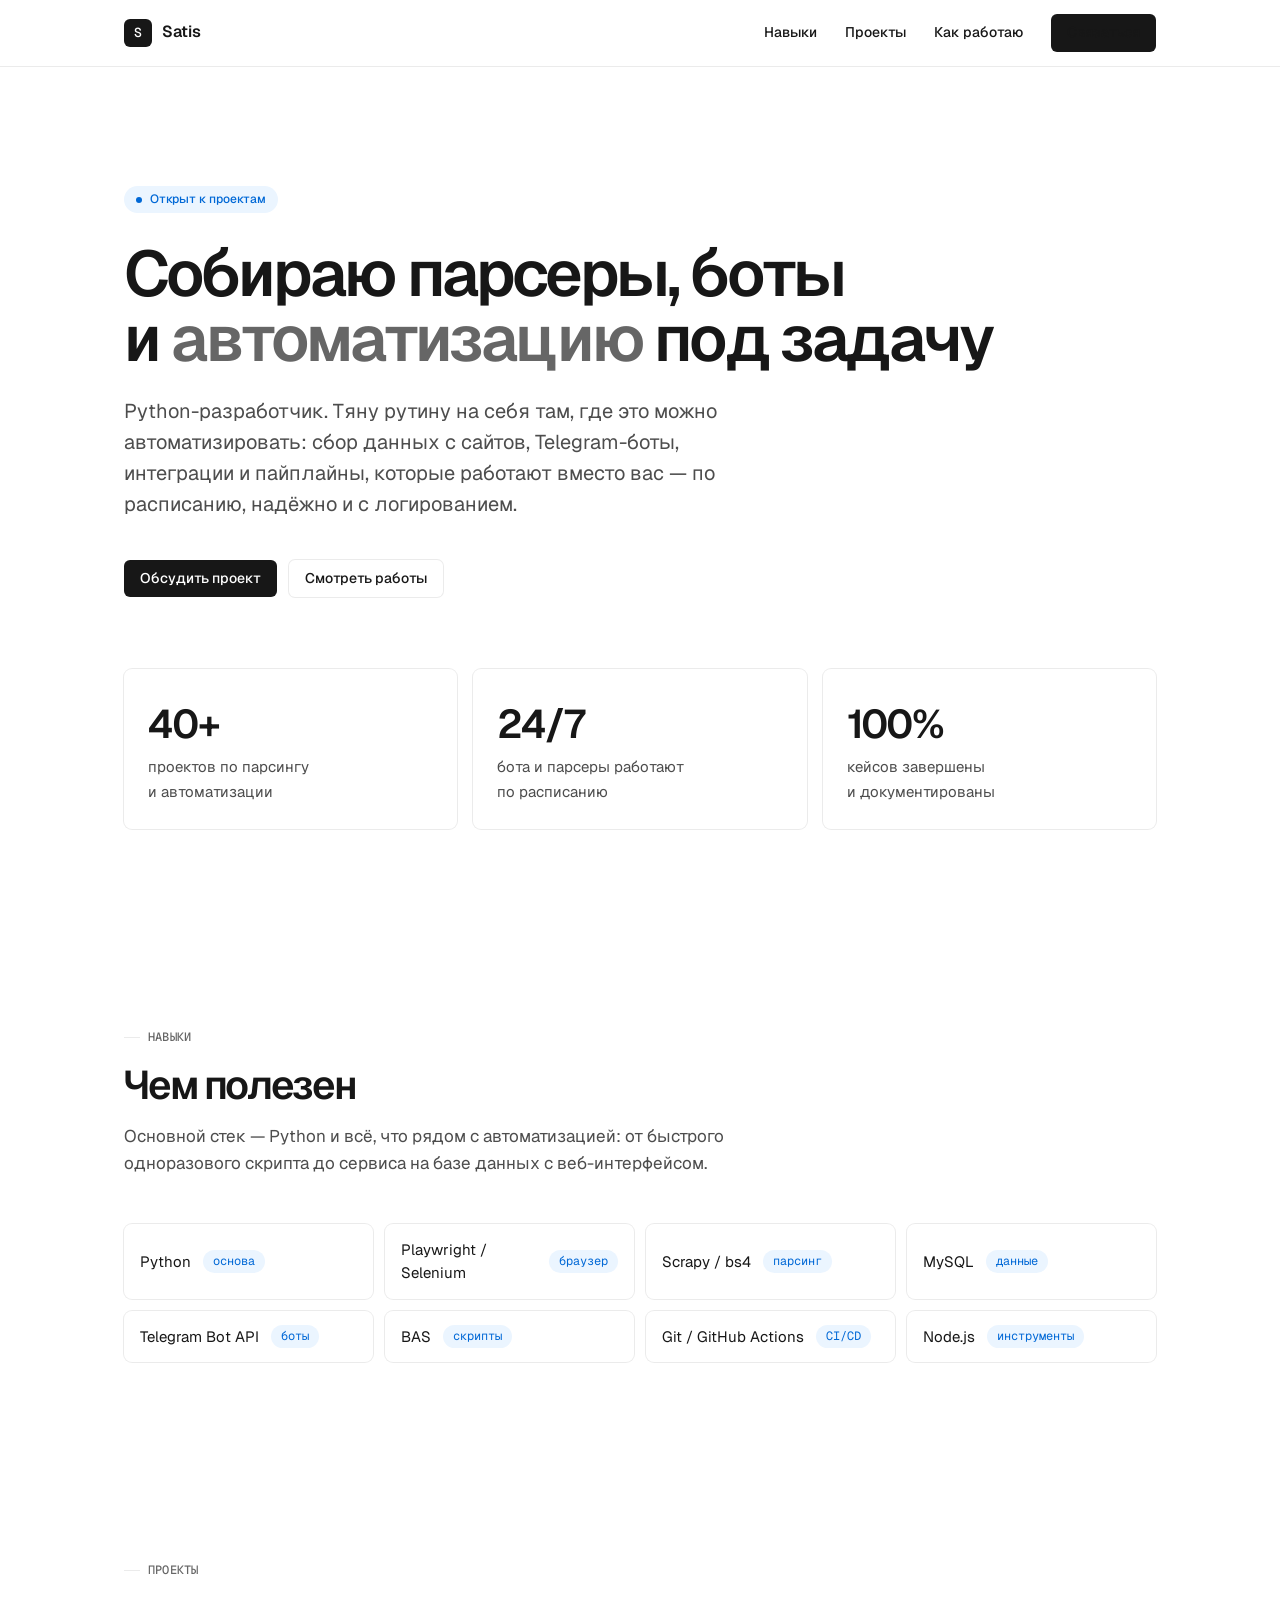
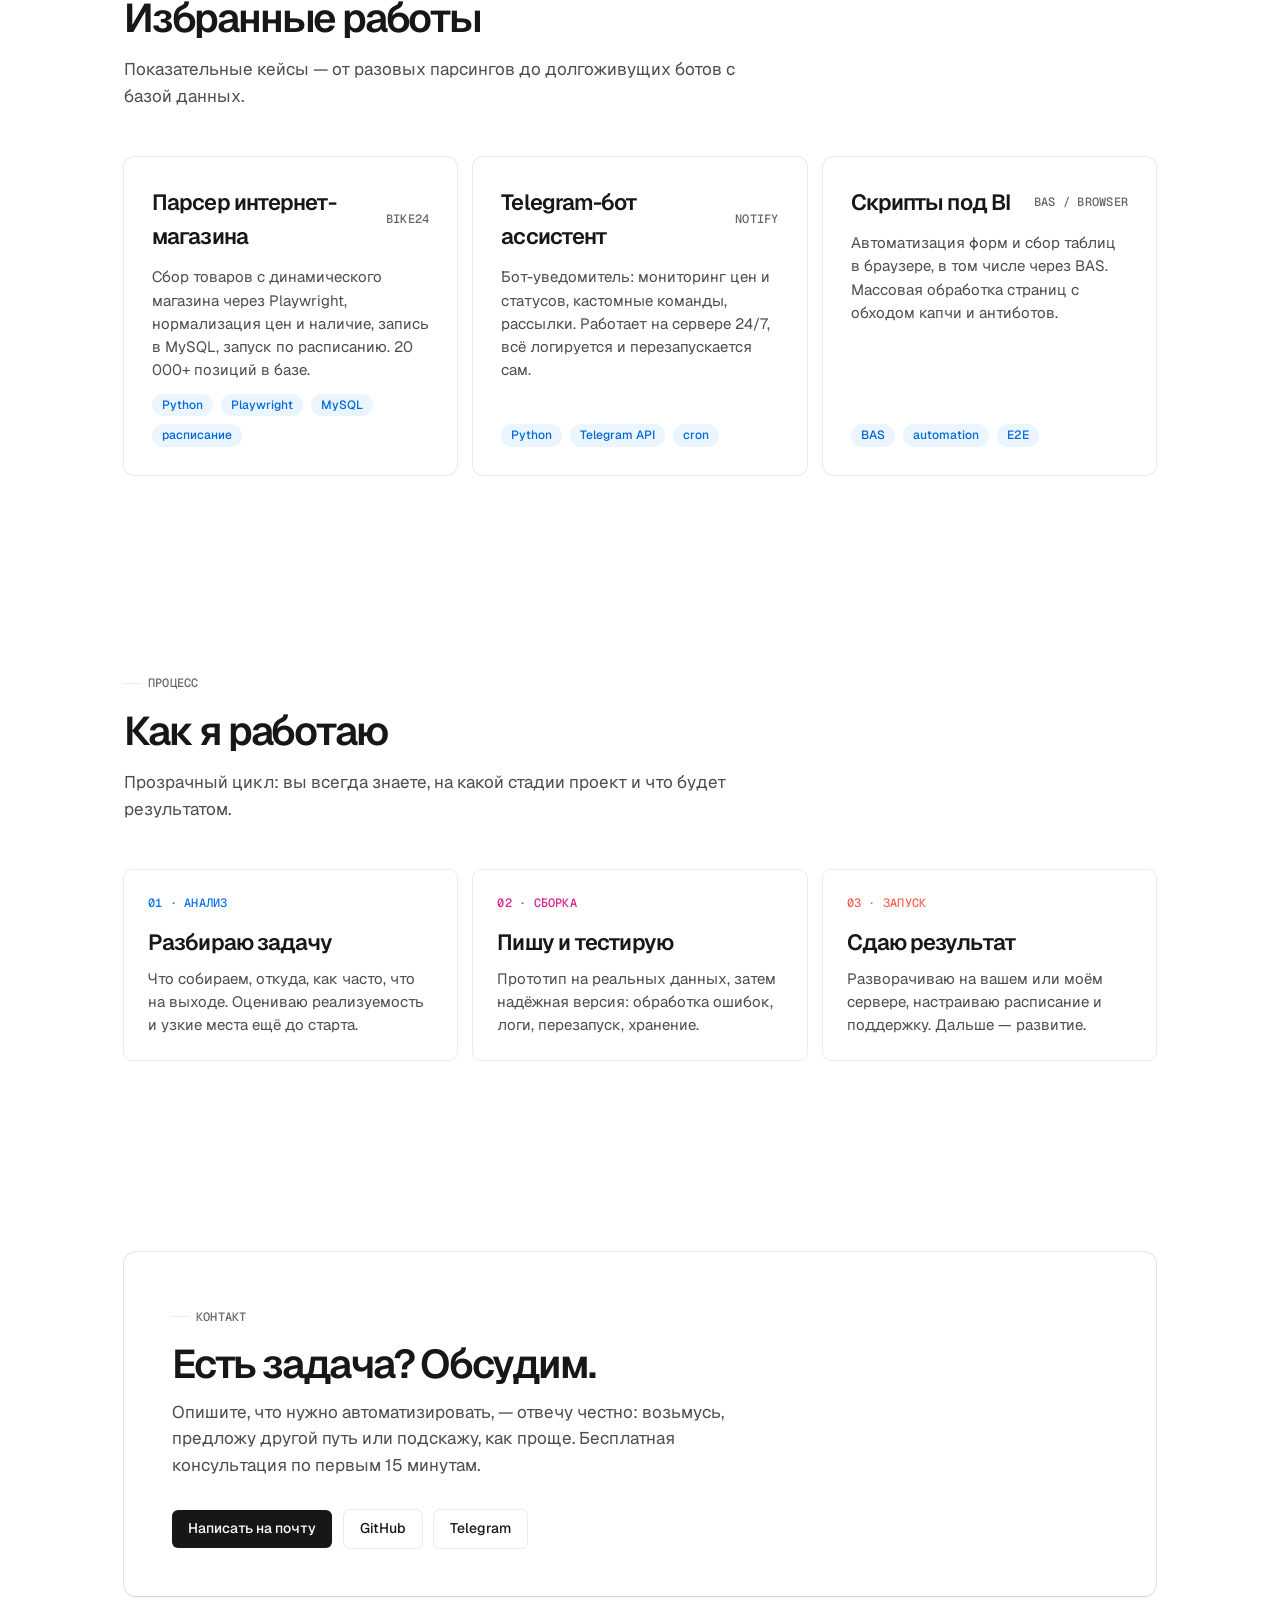
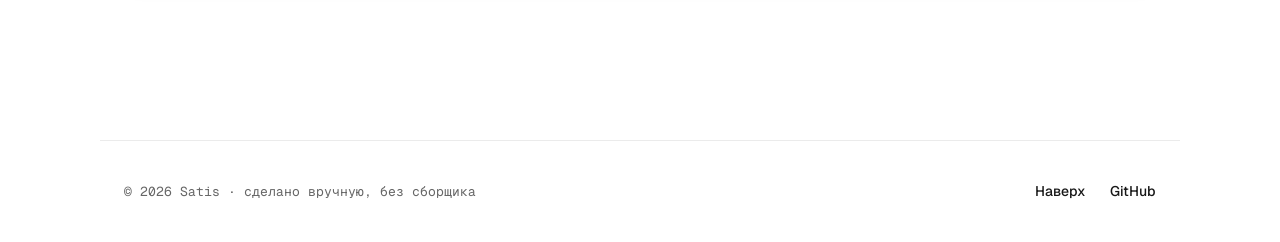
==== index.html @ a18e0bcc "Initial portfolio site" ====
<!DOCTYPE html>
<html lang="ru">
<head>
  <meta charset="UTF-8">
  <meta name="viewport" content="width=device-width, initial-scale=1.0">
  <title>Satis — фриланс-разработчик: парсинг, боты, автоматизация</title>
  <meta name="description" content="Портфолио фриланс-разработчика Satis: Python, парсинг сайтов, Telegram-боты, автоматизация, BAS-скрипты. Помогу собрать парсер, бота или пайплайн под задачу.">
  <link rel="icon" href="data:image/svg+xml,<svg xmlns='http://www.w3.org/2000/svg' viewBox='0 0 100 100'><rect width='100' height='100' rx='22' fill='%23171717'/><text x='50' y='68' font-size='52' text-anchor='middle' fill='%23ffffff' font-family='monospace'>S</text></svg>">
  <link rel="preconnect" href="https://fonts.googleapis.com">
  <link rel="preconnect" href="https://fonts.gstatic.com" crossorigin>
  <link href="https://fonts.googleapis.com/css2?family=Geist:wght@300;400;500;600&family=Geist+Mono:wght@400;500&display=swap" rel="stylesheet">
  <style>
    :root {
      --black: #171717;
      --white: #ffffff;
      --gray-600: #4d4d4d;
      --gray-500: #666666;
      --gray-100: #ebebeb;
      --gray-50: #fafafa;
      --link-blue: #0072f5;
      --badge-bg: #ebf5ff;
      --badge-text: #0068d6;
      --focus: hsla(212, 100%, 48%, 1);
      --shadow-border: rgba(0,0,0,0.08) 0px 0px 0px 1px;
      --shadow-card: rgba(0,0,0,0.08) 0px 0px 0px 1px, rgba(0,0,0,0.04) 0px 2px 2px, rgba(0,0,0,0.04) 0px 8px 8px -8px, #fafafa 0px 0px 0px 1px;
      --maxw: 1080px;
    }
    * { margin: 0; padding: 0; box-sizing: border-box; }
    html { scroll-behavior: smooth; }
    body {
      font-family: 'Geist', system-ui, -apple-system, 'Segoe UI', Roboto, sans-serif;
      font-feature-settings: "liga";
      color: var(--black);
      background: var(--white);
      line-height: 1.55;
      -webkit-font-smoothing: antialiased;
    }
    ::selection { background: hsla(0, 0%, 95%, 1); }

    /* ---------- Nav ---------- */
    header {
      position: sticky; top: 0; z-index: 50;
      background: rgba(255,255,255,0.85);
      backdrop-filter: blur(8px);
      box-shadow: var(--shadow-border);
    }
    nav {
      max-width: var(--maxw); margin: 0 auto;
      display: flex; align-items: center; justify-content: space-between;
      padding: 14px 24px;
    }
    .logo {
      font-weight: 600; font-size: 16px; letter-spacing: -0.32px;
      display: flex; align-items: center; gap: 10px; text-decoration: none; color: inherit;
    }
    .logo-mark {
      width: 28px; height: 28px; border-radius: 6px; background: var(--black);
      color: var(--white); display: grid; place-items: center;
      font-family: 'Geist Mono', monospace; font-size: 13px; font-weight: 500;
    }
    .nav-links { display: flex; align-items: center; gap: 28px; }
    .nav-links a {
      font-size: 14px; font-weight: 500; color: var(--black); text-decoration: none;
      transition: opacity 0.15s;
    }
    .nav-links a:hover { opacity: 0.6; }
    .btn-dark {
      background: var(--black); color: var(--white);
      padding: 8px 16px; border-radius: 6px; font-size: 14px; font-weight: 500;
      text-decoration: none; border: none; cursor: pointer; transition: opacity 0.15s;
    }
    .btn-dark:hover { opacity: 0.85; }
    .btn-ghost {
      background: var(--white); color: var(--black);
      padding: 8px 16px; border-radius: 6px; font-size: 14px; font-weight: 500;
      text-decoration: none; box-shadow: var(--shadow-border); transition: opacity 0.15s;
    }
    .btn-ghost:hover { opacity: 0.75; }

    /* ---------- Layout ---------- */
    main { max-width: var(--maxw); margin: 0 auto; padding: 0 24px; }
    section { padding: 96px 0; }
    .mono-label {
      font-family: 'Geist Mono', monospace; font-size: 12px; font-weight: 500;
      text-transform: uppercase; letter-spacing: 0.02em; color: var(--gray-500);
      display: inline-flex; align-items: center; gap: 8px; margin-bottom: 16px;
    }
    .mono-label::before { content: ''; width: 16px; height: 1px; background: var(--gray-100); }

    /* ---------- Hero ---------- */
    .hero { padding: 120px 0 96px; text-align: left; }
    .hero-badge {
      display: inline-flex; align-items: center; gap: 8px;
      background: var(--badge-bg); color: var(--badge-text);
      border-radius: 9999px; padding: 4px 12px;
      font-size: 12px; font-weight: 500; margin-bottom: 28px;
    }
    .hero-badge .dot { width: 6px; height: 6px; border-radius: 50%; background: var(--badge-text); }
    h1 {
      font-size: clamp(40px, 7vw, 64px); font-weight: 600;
      letter-spacing: -2.8px; line-height: 1.02; margin-bottom: 24px;
    }
    h1 .muted { color: var(--gray-500); }
    .hero-sub {
      font-size: 20px; color: var(--gray-600); max-width: 620px; margin-bottom: 40px;
    }
    .hero-actions { display: flex; gap: 12px; flex-wrap: wrap; }

    .stats {
      display: grid; grid-template-columns: repeat(3, 1fr); gap: 16px; margin-top: 72px;
    }
    .stat {
      background: var(--white); border-radius: 8px; padding: 24px;
      box-shadow: var(--shadow-border); transition: box-shadow 0.2s;
    }
    .stat:hover { box-shadow: var(--shadow-card); }
    .stat b { display: block; font-size: 40px; font-weight: 600; letter-spacing: -1.6px; }
    .stat span { font-size: 15px; color: var(--gray-600); }

    /* ---------- Section titles ---------- */
    h2 {
      font-size: clamp(30px, 4.5vw, 40px); font-weight: 600; letter-spacing: -2.2px;
      line-height: 1.12; margin-bottom: 16px;
    }
    .sec-desc { font-size: 17px; color: var(--gray-600); max-width: 640px; margin-bottom: 48px; }

    /* ---------- Skills ---------- */
    .skills { display: grid; grid-template-columns: repeat(auto-fill, minmax(210px, 1fr)); gap: 12px; }
    .skill {
      display: flex; align-items: center; gap: 12px;
      padding: 14px 16px; border-radius: 8px; background: var(--white);
      box-shadow: var(--shadow-border); font-size: 15px;
    }
    .skill .tag {
      font-family: 'Geist Mono', monospace; font-size: 12px; color: var(--badge-text);
      background: var(--badge-bg); border-radius: 9999px; padding: 2px 10px; white-space: nowrap;
    }

    /* ---------- Projects ---------- */
    .projects { display: grid; grid-template-columns: repeat(auto-fill, minmax(300px, 1fr)); gap: 16px; }
    .project {
      background: var(--white); border-radius: 10px; padding: 28px;
      box-shadow: var(--shadow-border); transition: box-shadow 0.2s, transform 0.2s;
      display: flex; flex-direction: column; gap: 12px;
    }
    .project:hover { box-shadow: var(--shadow-card); transform: translateY(-2px); }
    .project .proj-top { display: flex; align-items: center; justify-content: space-between; }
    .project h3 { font-size: 22px; font-weight: 600; letter-spacing: -0.9px; }
    .project .proj-mono {
      font-family: 'Geist Mono', monospace; font-size: 12px; font-weight: 500;
      color: var(--gray-500); text-transform: uppercase; letter-spacing: 0.02em;
    }
    .project p { font-size: 15px; color: var(--gray-600); flex: 1; }
    .proj-tags { display: flex; flex-wrap: wrap; gap: 8px; }
    .proj-tags span {
      font-size: 12px; font-weight: 500; color: var(--badge-text);
      background: var(--badge-bg); border-radius: 9999px; padding: 2px 10px;
    }
    .project .arrow { font-size: 16px; color: var(--gray-500); }

    /* ---------- Workflow ---------- */
    .pipeline {
      display: grid; grid-template-columns: repeat(3, 1fr); gap: 16px; margin-top: 40px;
    }
    .step {
      border-radius: 8px; padding: 24px; box-shadow: var(--shadow-border); background: var(--white);
    }
    .step .step-name {
      font-family: 'Geist Mono', monospace; font-size: 12px; font-weight: 500;
      text-transform: uppercase; letter-spacing: 0.02em; margin-bottom: 12px; display: block;
    }
    .step h3 { font-size: 22px; font-weight: 600; letter-spacing: -0.9px; margin-bottom: 8px; }
    .step p { font-size: 15px; color: var(--gray-600); }
    .step.blue .step-name { color: #0a72ef; }
    .step.pink .step-name { color: #de1d8d; }
    .step.red .step-name { color: #ff5b4f; }

    /* ---------- Contact ---------- */
    .contact-panel {
      border-radius: 12px; padding: 48px;
      box-shadow: var(--shadow-card); text-align: left;
    }
    .contact-panel h2 { margin-bottom: 12px; }
    .contact-panel .sec-p { font-size: 17px; color: var(--gray-600); margin-bottom: 32px; max-width: 560px; }
    .contact-links { display: flex; gap: 12px; flex-wrap: wrap; }

    /* ---------- Footer ---------- */
    footer {
      border-top: 1px solid var(--gray-100);
      max-width: var(--maxw); margin: 48px auto 0; padding: 40px 24px;
      display: flex; justify-content: space-between; align-items: center; flex-wrap: wrap; gap: 16px;
    }
    footer .f-mono { font-family: 'Geist Mono', monospace; font-size: 13px; color: var(--gray-500); }
    footer .f-links { display: flex; gap: 24px; }
    footer .f-links a { font-size: 14px; color: var(--black); text-decoration: none; font-weight: 500; }
    footer .f-links a:hover { opacity: 0.6; }

    /* ---------- Reveal animation ---------- */
    .reveal { opacity: 0; transform: translateY(16px); transition: opacity 0.6s ease, transform 0.6s ease; }
    .reveal.visible { opacity: 1; transform: none; }

    /* ---------- Responsive ---------- */
    @media (max-width: 768px) {
      section { padding: 64px 0; }
      .hero { padding: 90px 0 72px; }
      .stats { grid-template-columns: 1fr; }
      .pipeline { grid-template-columns: 1fr; }
      .nav-links { gap: 16px; }
      .nav-links .btn-dark { display: none; }
      footer { flex-direction: column; align-items: flex-start; }
    }
    @media (min-width: 769px) {
      .stats { grid-template-columns: repeat(3, 1fr); }
    }
  </style>
</head>
<body>

<header>
  <nav>
    <a class="logo" href="#top"><span class="logo-mark">S</span> Satis</a>
    <div class="nav-links">
      <a href="#skills">Навыки</a>
      <a href="#projects">Проекты</a>
      <a href="#process">Как работаю</a>
      <a href="#contact" class="btn-dark">Связаться</a>
    </div>
  </nav>
</header>

<main id="top">
  <!-- HERO -->
  <section class="hero">
    <span class="hero-badge"><span class="dot"></span> Открыт к проектам</span>
    <h1>Собираю парсеры, боты и&nbsp;<span class="muted">автоматизацию</span> под&nbsp;задачу</h1>
    <p class="hero-sub">
      Python-разработчик. Тяну рутину на себя там, где это можно автоматизировать:
      сбор данных с сайтов, Telegram-боты, интеграции и пайплайны, которые работают
      вместо вас — по расписанию, надёжно и с логированием.
    </p>
    <div class="hero-actions">
      <a href="#contact" class="btn-dark">Обсудить проект</a>
      <a href="#projects" class="btn-ghost">Смотреть работы</a>
    </div>
    <div class="stats">
      <div class="stat"><b>40+</b><span>проектов по парсингу<br>и автоматизации</span></div>
      <div class="stat"><b>24/7</b><span>бота и парсеры работают<br>по расписанию</span></div>
      <div class="stat"><b>100%</b><span>кейсов завершены<br>и документированы</span></div>
    </div>
  </section>

  <!-- SKILLS -->
  <section id="skills">
    <span class="mono-label">Навыки</span>
    <h2>Чем полезен</h2>
    <p class="sec-desc">
      Основной стек — Python и всё, что рядом с автоматизацией: от быстрого одноразового
      скрипта до сервиса на базе данных с веб-интерфейсом.
    </p>
    <div class="skills reveal">
      <div class="skill">Python <span class="tag">основа</span></div>
      <div class="skill">Playwright / Selenium <span class="tag">браузер</span></div>
      <div class="skill">Scrapy / bs4 <span class="tag">парсинг</span></div>
      <div class="skill">MySQL <span class="tag">данные</span></div>
      <div class="skill">Telegram Bot API <span class="tag">боты</span></div>
      <div class="skill">BAS <span class="tag">скрипты</span></div>
      <div class="skill">Git / GitHub Actions <span class="tag">CI/CD</span></div>
      <div class="skill">Node.js <span class="tag">инструменты</span></div>
    </div>
  </section>

  <!-- PROJECTS -->
  <section id="projects">
    <span class="mono-label">Проекты</span>
    <h2>Избранные работы</h2>
    <p class="sec-desc">Показательные кейсы — от разовых парсингов до долгоживущих ботов с базой данных.</p>
    <div class="projects">
      <div class="project reveal">
        <div class="proj-top"><h3>Парсер интернет-магазина</h3><span class="proj-mono">bike24</span></div>
        <p>Сбор товаров с динамического магазина через Playwright, нормализация цен и наличие, запись в MySQL, запуск по расписанию. 20 000+ позиций в базе.</p>
        <div class="proj-tags"><span>Python</span><span>Playwright</span><span>MySQL</span><span>расписание</span></div>
      </div>
      <div class="project reveal">
        <div class="proj-top"><h3>Telegram-бот ассистент</h3><span class="proj-mono">notify</span></div>
        <p>Бот-уведомитель: мониторинг цен и статусов, кастомные команды, рассылки. Работает на сервере 24/7, всё логируется и перезапускается сам.</p>
        <div class="proj-tags"><span>Python</span><span>Telegram API</span><span>cron</span></div>
      </div>
      <div class="project reveal">
        <div class="proj-top"><h3>Скрипты под BI</h3><span class="proj-mono">BAS / browser</span></div>
        <p>Автоматизация форм и сбор таблиц в браузере, в том числе через BAS. Массовая обработка страниц с обходом капчи и антиботов.</p>
        <div class="proj-tags"><span>BAS</span><span>automation</span><span>E2E</span></div>
      </div>
    </div>
  </section>

  <!-- PROCESS -->
  <section id="process">
    <span class="mono-label">Процесс</span>
    <h2>Как я работаю</h2>
    <p class="sec-desc">Прозрачный цикл: вы всегда знаете, на какой стадии проект и что будет результатом.</p>
    <div class="pipeline">
      <div class="step blue reveal">
        <span class="step-name">01 · Анализ</span>
        <h3>Разбираю задачу</h3>
        <p>Что собираем, откуда, как часто, что на выходе. Оцениваю реализуемость и узкие места ещё до старта.</p>
      </div>
      <div class="step pink reveal">
        <span class="step-name">02 · Сборка</span>
        <h3>Пишу и тестирую</h3>
        <p>Прототип на реальных данных, затем надёжная версия: обработка ошибок, логи, перезапуск, хранение.</p>
      </div>
      <div class="step red reveal">
        <span class="step-name">03 · Запуск</span>
        <h3>Сдаю результат</h3>
        <p>Разворачиваю на вашем или моём сервере, настраиваю расписание и поддержку. Дальше — развитие.</p>
      </div>
    </div>
  </section>

  <!-- CONTACT -->
  <section id="contact">
    <div class="contact-panel reveal">
      <span class="mono-label">Контакт</span>
      <h2>Есть задача? Обсудим.</h2>
      <p class="sec-p">
        Опишите, что нужно автоматизировать, — отвечу честно: возьмусь, предложу другой
        путь или подскажу, как проще. Бесплатная консультация по первым 15 минутам.
      </p>
      <div class="contact-links">
        <a class="btn-dark" href="mailto:satis.freelancer@gmail.com">Написать на почту</a>
        <a class="btn-ghost" href="https://github.com/fsatis" target="_blank" rel="noopener">GitHub</a>
        <a class="btn-ghost" href="https://t.me/satis_freelancer" target="_blank" rel="noopener">Telegram</a>
      </div>
    </div>
  </section>
</main>

<footer>
  <span class="f-mono">© <span id="year"></span> Satis · сделано вручную, без сборщика</span>
  <div class="f-links">
    <a href="#top">Наверх</a>
    <a href="https://github.com/fsatis" target="_blank" rel="noopener">GitHub</a>
  </div>
</footer>

<script>
  // Reveal on scroll
  const io = new IntersectionObserver((entries) => {
    entries.forEach(e => { if (e.isIntersecting) { e.target.classList.add('visible'); io.unobserve(e.target); } });
  }, { threshold: 0.12 });
  document.querySelectorAll('.reveal').forEach(el => io.observe(el));

  // Year
  document.getElementById('year').textContent = new Date().getFullYear();
</script>
</body>
</html>
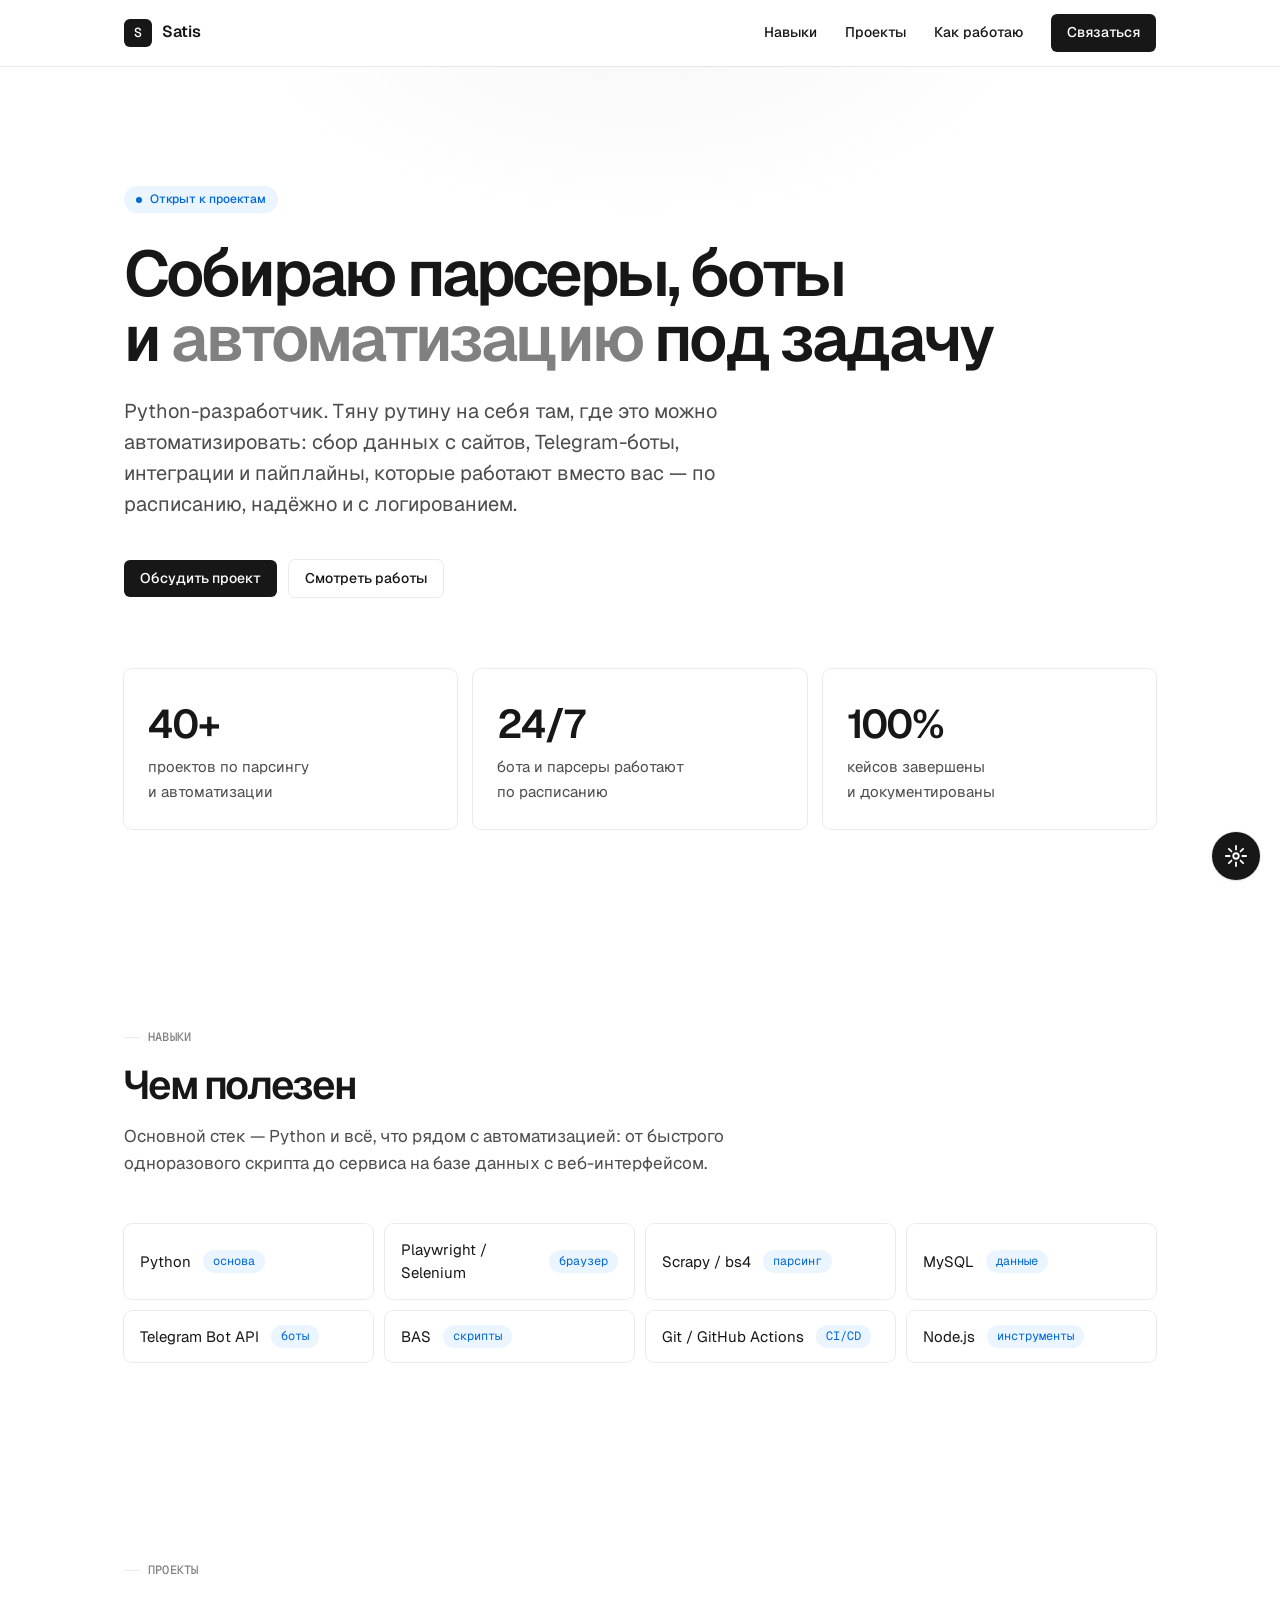
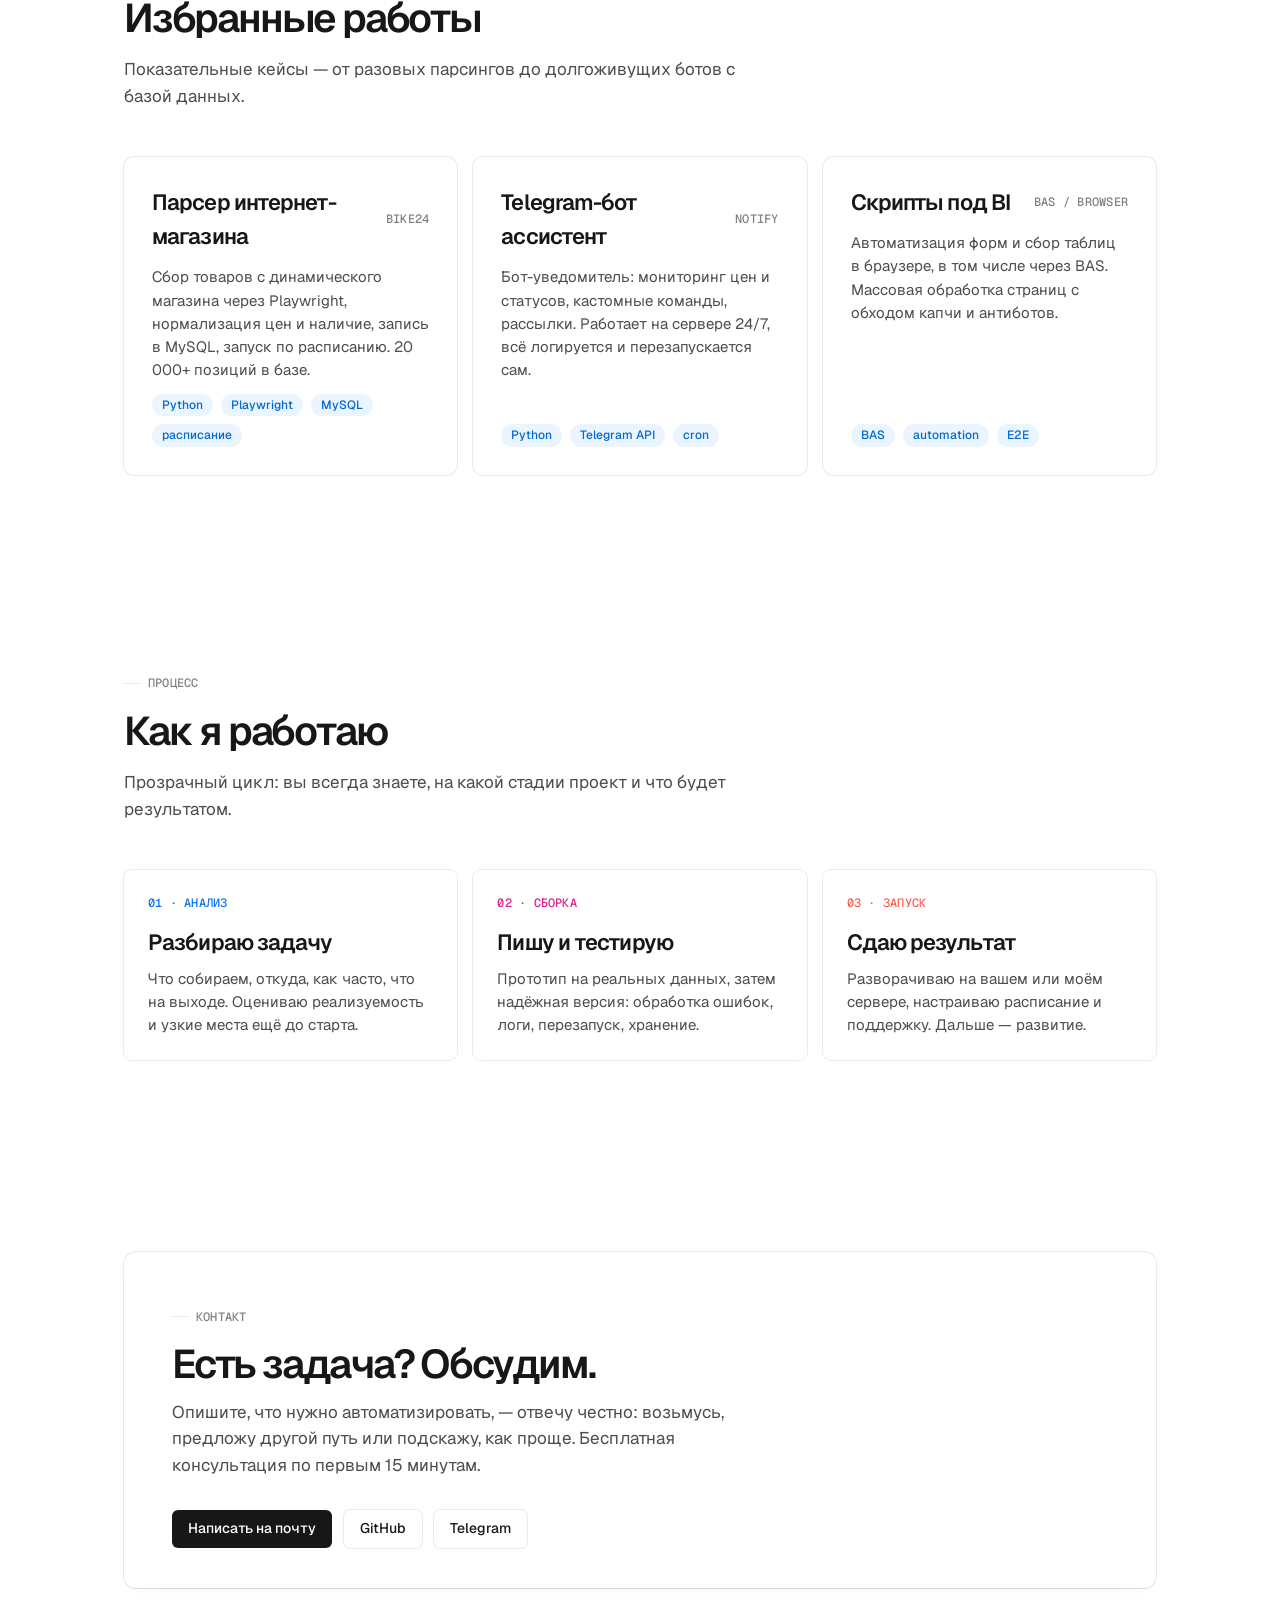
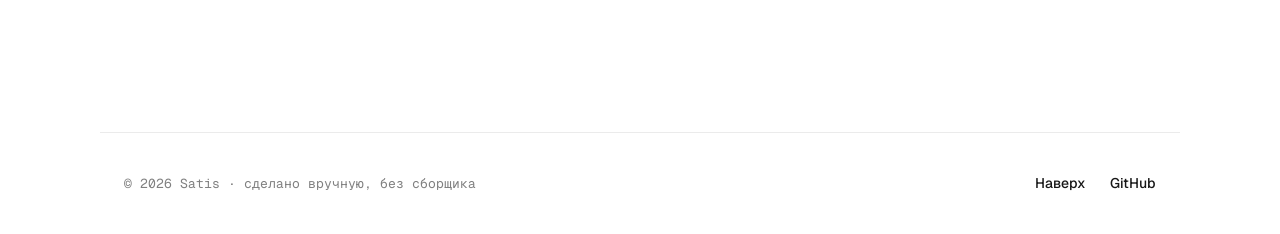
==== commit 5d894a20: "Add 4 themes x light/dark (Minimal, Prism, Ember, Forest) with switcher" ====
--- a/index.html
+++ b/index.html
@@ -1,5 +1,5 @@
 <!DOCTYPE html>
-<html lang="ru">
+<html lang="ru" data-theme="minimal-light">
 <head>
   <meta charset="UTF-8">
   <meta name="viewport" content="width=device-width, initial-scale=1.0">
@@ -8,211 +8,11 @@
   <link rel="icon" href="data:image/svg+xml,<svg xmlns='http://www.w3.org/2000/svg' viewBox='0 0 100 100'><rect width='100' height='100' rx='22' fill='%23171717'/><text x='50' y='68' font-size='52' text-anchor='middle' fill='%23ffffff' font-family='monospace'>S</text></svg>">
   <link rel="preconnect" href="https://fonts.googleapis.com">
   <link rel="preconnect" href="https://fonts.gstatic.com" crossorigin>
-  <link href="https://fonts.googleapis.com/css2?family=Geist:wght@300;400;500;600&family=Geist+Mono:wght@400;500&display=swap" rel="stylesheet">
-  <style>
-    :root {
-      --black: #171717;
-      --white: #ffffff;
-      --gray-600: #4d4d4d;
-      --gray-500: #666666;
-      --gray-100: #ebebeb;
-      --gray-50: #fafafa;
-      --link-blue: #0072f5;
-      --badge-bg: #ebf5ff;
-      --badge-text: #0068d6;
-      --focus: hsla(212, 100%, 48%, 1);
-      --shadow-border: rgba(0,0,0,0.08) 0px 0px 0px 1px;
-      --shadow-card: rgba(0,0,0,0.08) 0px 0px 0px 1px, rgba(0,0,0,0.04) 0px 2px 2px, rgba(0,0,0,0.04) 0px 8px 8px -8px, #fafafa 0px 0px 0px 1px;
-      --maxw: 1080px;
-    }
-    * { margin: 0; padding: 0; box-sizing: border-box; }
-    html { scroll-behavior: smooth; }
-    body {
-      font-family: 'Geist', system-ui, -apple-system, 'Segoe UI', Roboto, sans-serif;
-      font-feature-settings: "liga";
-      color: var(--black);
-      background: var(--white);
-      line-height: 1.55;
-      -webkit-font-smoothing: antialiased;
-    }
-    ::selection { background: hsla(0, 0%, 95%, 1); }
-
-    /* ---------- Nav ---------- */
-    header {
-      position: sticky; top: 0; z-index: 50;
-      background: rgba(255,255,255,0.85);
-      backdrop-filter: blur(8px);
-      box-shadow: var(--shadow-border);
-    }
-    nav {
-      max-width: var(--maxw); margin: 0 auto;
-      display: flex; align-items: center; justify-content: space-between;
-      padding: 14px 24px;
-    }
-    .logo {
-      font-weight: 600; font-size: 16px; letter-spacing: -0.32px;
-      display: flex; align-items: center; gap: 10px; text-decoration: none; color: inherit;
-    }
-    .logo-mark {
-      width: 28px; height: 28px; border-radius: 6px; background: var(--black);
-      color: var(--white); display: grid; place-items: center;
-      font-family: 'Geist Mono', monospace; font-size: 13px; font-weight: 500;
-    }
-    .nav-links { display: flex; align-items: center; gap: 28px; }
-    .nav-links a {
-      font-size: 14px; font-weight: 500; color: var(--black); text-decoration: none;
-      transition: opacity 0.15s;
-    }
-    .nav-links a:hover { opacity: 0.6; }
-    .btn-dark {
-      background: var(--black); color: var(--white);
-      padding: 8px 16px; border-radius: 6px; font-size: 14px; font-weight: 500;
-      text-decoration: none; border: none; cursor: pointer; transition: opacity 0.15s;
-    }
-    .btn-dark:hover { opacity: 0.85; }
-    .btn-ghost {
-      background: var(--white); color: var(--black);
-      padding: 8px 16px; border-radius: 6px; font-size: 14px; font-weight: 500;
-      text-decoration: none; box-shadow: var(--shadow-border); transition: opacity 0.15s;
-    }
-    .btn-ghost:hover { opacity: 0.75; }
-
-    /* ---------- Layout ---------- */
-    main { max-width: var(--maxw); margin: 0 auto; padding: 0 24px; }
-    section { padding: 96px 0; }
-    .mono-label {
-      font-family: 'Geist Mono', monospace; font-size: 12px; font-weight: 500;
-      text-transform: uppercase; letter-spacing: 0.02em; color: var(--gray-500);
-      display: inline-flex; align-items: center; gap: 8px; margin-bottom: 16px;
-    }
-    .mono-label::before { content: ''; width: 16px; height: 1px; background: var(--gray-100); }
-
-    /* ---------- Hero ---------- */
-    .hero { padding: 120px 0 96px; text-align: left; }
-    .hero-badge {
-      display: inline-flex; align-items: center; gap: 8px;
-      background: var(--badge-bg); color: var(--badge-text);
-      border-radius: 9999px; padding: 4px 12px;
-      font-size: 12px; font-weight: 500; margin-bottom: 28px;
-    }
-    .hero-badge .dot { width: 6px; height: 6px; border-radius: 50%; background: var(--badge-text); }
-    h1 {
-      font-size: clamp(40px, 7vw, 64px); font-weight: 600;
-      letter-spacing: -2.8px; line-height: 1.02; margin-bottom: 24px;
-    }
-    h1 .muted { color: var(--gray-500); }
-    .hero-sub {
-      font-size: 20px; color: var(--gray-600); max-width: 620px; margin-bottom: 40px;
-    }
-    .hero-actions { display: flex; gap: 12px; flex-wrap: wrap; }
-
-    .stats {
-      display: grid; grid-template-columns: repeat(3, 1fr); gap: 16px; margin-top: 72px;
-    }
-    .stat {
-      background: var(--white); border-radius: 8px; padding: 24px;
-      box-shadow: var(--shadow-border); transition: box-shadow 0.2s;
-    }
-    .stat:hover { box-shadow: var(--shadow-card); }
-    .stat b { display: block; font-size: 40px; font-weight: 600; letter-spacing: -1.6px; }
-    .stat span { font-size: 15px; color: var(--gray-600); }
-
-    /* ---------- Section titles ---------- */
-    h2 {
-      font-size: clamp(30px, 4.5vw, 40px); font-weight: 600; letter-spacing: -2.2px;
-      line-height: 1.12; margin-bottom: 16px;
-    }
-    .sec-desc { font-size: 17px; color: var(--gray-600); max-width: 640px; margin-bottom: 48px; }
-
-    /* ---------- Skills ---------- */
-    .skills { display: grid; grid-template-columns: repeat(auto-fill, minmax(210px, 1fr)); gap: 12px; }
-    .skill {
-      display: flex; align-items: center; gap: 12px;
-      padding: 14px 16px; border-radius: 8px; background: var(--white);
-      box-shadow: var(--shadow-border); font-size: 15px;
-    }
-    .skill .tag {
-      font-family: 'Geist Mono', monospace; font-size: 12px; color: var(--badge-text);
-      background: var(--badge-bg); border-radius: 9999px; padding: 2px 10px; white-space: nowrap;
-    }
-
-    /* ---------- Projects ---------- */
-    .projects { display: grid; grid-template-columns: repeat(auto-fill, minmax(300px, 1fr)); gap: 16px; }
-    .project {
-      background: var(--white); border-radius: 10px; padding: 28px;
-      box-shadow: var(--shadow-border); transition: box-shadow 0.2s, transform 0.2s;
-      display: flex; flex-direction: column; gap: 12px;
-    }
-    .project:hover { box-shadow: var(--shadow-card); transform: translateY(-2px); }
-    .project .proj-top { display: flex; align-items: center; justify-content: space-between; }
-    .project h3 { font-size: 22px; font-weight: 600; letter-spacing: -0.9px; }
-    .project .proj-mono {
-      font-family: 'Geist Mono', monospace; font-size: 12px; font-weight: 500;
-      color: var(--gray-500); text-transform: uppercase; letter-spacing: 0.02em;
-    }
-    .project p { font-size: 15px; color: var(--gray-600); flex: 1; }
-    .proj-tags { display: flex; flex-wrap: wrap; gap: 8px; }
-    .proj-tags span {
-      font-size: 12px; font-weight: 500; color: var(--badge-text);
-      background: var(--badge-bg); border-radius: 9999px; padding: 2px 10px;
-    }
-    .project .arrow { font-size: 16px; color: var(--gray-500); }
-
-    /* ---------- Workflow ---------- */
-    .pipeline {
-      display: grid; grid-template-columns: repeat(3, 1fr); gap: 16px; margin-top: 40px;
-    }
-    .step {
-      border-radius: 8px; padding: 24px; box-shadow: var(--shadow-border); background: var(--white);
-    }
-    .step .step-name {
-      font-family: 'Geist Mono', monospace; font-size: 12px; font-weight: 500;
-      text-transform: uppercase; letter-spacing: 0.02em; margin-bottom: 12px; display: block;
-    }
-    .step h3 { font-size: 22px; font-weight: 600; letter-spacing: -0.9px; margin-bottom: 8px; }
-    .step p { font-size: 15px; color: var(--gray-600); }
-    .step.blue .step-name { color: #0a72ef; }
-    .step.pink .step-name { color: #de1d8d; }
-    .step.red .step-name { color: #ff5b4f; }
-
-    /* ---------- Contact ---------- */
-    .contact-panel {
-      border-radius: 12px; padding: 48px;
-      box-shadow: var(--shadow-card); text-align: left;
-    }
-    .contact-panel h2 { margin-bottom: 12px; }
-    .contact-panel .sec-p { font-size: 17px; color: var(--gray-600); margin-bottom: 32px; max-width: 560px; }
-    .contact-links { display: flex; gap: 12px; flex-wrap: wrap; }
-
-    /* ---------- Footer ---------- */
-    footer {
-      border-top: 1px solid var(--gray-100);
-      max-width: var(--maxw); margin: 48px auto 0; padding: 40px 24px;
-      display: flex; justify-content: space-between; align-items: center; flex-wrap: wrap; gap: 16px;
-    }
-    footer .f-mono { font-family: 'Geist Mono', monospace; font-size: 13px; color: var(--gray-500); }
-    footer .f-links { display: flex; gap: 24px; }
-    footer .f-links a { font-size: 14px; color: var(--black); text-decoration: none; font-weight: 500; }
-    footer .f-links a:hover { opacity: 0.6; }
-
-    /* ---------- Reveal animation ---------- */
-    .reveal { opacity: 0; transform: translateY(16px); transition: opacity 0.6s ease, transform 0.6s ease; }
-    .reveal.visible { opacity: 1; transform: none; }
-
-    /* ---------- Responsive ---------- */
-    @media (max-width: 768px) {
-      section { padding: 64px 0; }
-      .hero { padding: 90px 0 72px; }
-      .stats { grid-template-columns: 1fr; }
-      .pipeline { grid-template-columns: 1fr; }
-      .nav-links { gap: 16px; }
-      .nav-links .btn-dark { display: none; }
-      footer { flex-direction: column; align-items: flex-start; }
-    }
-    @media (min-width: 769px) {
-      .stats { grid-template-columns: repeat(3, 1fr); }
-    }
-  </style>
+  <link href="https://fonts.googleapis.com/css2?family=Geist:wght@300;400;500;600&family=Geist+Mono:wght@400;500&family=Lora:ital,wght@0,400;0,500;0,600;1,400&display=swap" rel="stylesheet">
+  <link rel="stylesheet" href="css/base.css">
+  <link rel="stylesheet" href="css/components.css">
+  <link rel="stylesheet" href="css/palettes-a.css">
+  <link rel="stylesheet" href="css/palettes-b.css">
 </head>
 <body>
 
@@ -268,7 +68,6 @@
       <div class="skill">Node.js <span class="tag">инструменты</span></div>
     </div>
   </section>
-
   <!-- PROJECTS -->
   <section id="projects">
     <span class="mono-label">Проекты</span>
@@ -300,23 +99,22 @@
     <p class="sec-desc">Прозрачный цикл: вы всегда знаете, на какой стадии проект и что будет результатом.</p>
     <div class="pipeline">
       <div class="step blue reveal">
-        <span class="step-name">01 · Анализ</span>
+        <span class="step-name s1">01 · Анализ</span>
         <h3>Разбираю задачу</h3>
         <p>Что собираем, откуда, как часто, что на выходе. Оцениваю реализуемость и узкие места ещё до старта.</p>
       </div>
       <div class="step pink reveal">
-        <span class="step-name">02 · Сборка</span>
+        <span class="step-name s2">02 · Сборка</span>
         <h3>Пишу и тестирую</h3>
         <p>Прототип на реальных данных, затем надёжная версия: обработка ошибок, логи, перезапуск, хранение.</p>
       </div>
       <div class="step red reveal">
-        <span class="step-name">03 · Запуск</span>
+        <span class="step-name s3">03 · Запуск</span>
         <h3>Сдаю результат</h3>
         <p>Разворачиваю на вашем или моём сервере, настраиваю расписание и поддержку. Дальше — развитие.</p>
       </div>
     </div>
   </section>
-
   <!-- CONTACT -->
   <section id="contact">
     <div class="contact-panel reveal">
@@ -343,6 +141,29 @@
   </div>
 </footer>
 
+<!-- Theme switcher -->
+<button class="fab" id="fab" aria-label="Тема сайта" title="Темы оформления">
+  <svg viewBox="0 0 24 24" fill="none" stroke="currentColor" stroke-width="2" stroke-linecap="round" stroke-linejoin="round">
+    <circle cx="12" cy="12" r="3"></circle>
+    <path d="M12 1v4m0 14v4M4.22 4.22l2.83 2.83m9.9 9.9 2.83 2.83M1 12h4m14 0h4M4.22 19.78l2.83-2.83m9.9-9.9 2.83-2.83"></path>
+  </svg>
+</button>
+<div class="theme-panel" id="themePanel">
+  <div class="tp-head">Темы <button class="tp-x" id="tpClose" aria-label="Закрыть">×</button></div>
+  <div class="tp-row"><span>Minimal</span><div class="tp-swatches">
+    <button class="tp-pill" data-theme-target="minimal-light">Светлая</button>
+    <button class="tp-pill" data-theme-target="minimal-dark">Тёмная</button></div></div>
+  <div class="tp-row"><span>Prism</span><div class="tp-swatches">
+    <button class="tp-pill" data-theme-target="prism-light">Светлая</button>
+    <button class="tp-pill" data-theme-target="prism-dark">Тёмная</button></div></div>
+  <div class="tp-row"><span>Ember</span><div class="tp-swatches">
+    <button class="tp-pill" data-theme-target="ember-light">Светлая</button>
+    <button class="tp-pill" data-theme-target="ember-dark">Тёмная</button></div></div>
+  <div class="tp-row"><span>Forest</span><div class="tp-swatches">
+    <button class="tp-pill" data-theme-target="forest-light">Светлая</button>
+    <button class="tp-pill" data-theme-target="forest-dark">Тёмная</button></div></div>
+</div>
+
 <script>
   // Reveal on scroll
   const io = new IntersectionObserver((entries) => {
@@ -352,6 +173,34 @@
 
   // Year
   document.getElementById('year').textContent = new Date().getFullYear();
+
+  // Theme
+  const root = document.documentElement;
+  const KEY = 'site-theme';
+  const themes = ['minimal-light','minimal-dark','prism-light','prism-dark','ember-light','ember-dark','forest-light','forest-dark'];
+  function applyTheme(name) {
+    if (!themes.includes(name)) return;
+    root.setAttribute('data-theme', name);
+    try { localStorage.setItem(KEY, name); } catch(e) {}
+    document.querySelectorAll('.tp-pill').forEach(b => {
+      b.classList.toggle('on', b.dataset.themeTarget === name);
+    });
+  }
+  const saved = (function(){ try { return localStorage.getItem(KEY); } catch(e) { return null; } })();
+  applyTheme(saved || 'minimal-light');
+
+  document.getElementById('fab').addEventListener('click', () => {
+    document.getElementById('themePanel').classList.toggle('open');
+  });
+  document.getElementById('tpClose').addEventListener('click', () => {
+    document.getElementById('themePanel').classList.remove('open');
+  });
+  document.querySelectorAll('.tp-pill').forEach(b => {
+    b.addEventListener('click', () => {
+      applyTheme(b.dataset.themeTarget);
+      document.getElementById('themePanel').classList.remove('open');
+    });
+  });
 </script>
 </body>
 </html>
--- a/css/base.css
+++ b/css/base.css
@@ -0,0 +1,114 @@
+/* Base layout + typography. Theme palettes live in palettes.css (data-theme overrides). */
+:root {
+  --maxw: 1080px;
+  --font: 'Geist', system-ui, -apple-system, 'Segoe UI', Roboto, sans-serif;
+  --font-display: 'Geist', system-ui, sans-serif;
+  --mono: 'Geist Mono', ui-monospace, SFMono-Regular, Menlo, Monaco, Consolas, monospace;
+  --radius: 8px;
+}
+* { margin: 0; padding: 0; box-sizing: border-box; }
+html { scroll-behavior: smooth; }
+body {
+  font-family: var(--font);
+  color: var(--text);
+  background: var(--bg);
+  line-height: 1.55;
+  -webkit-font-smoothing: antialiased;
+  transition: background .25s ease, color .25s ease;
+}
+::selection { background: var(--sel, hsla(0,0%,95%,1)); }
+a { color: inherit; }
+h1, h2, h3, .logo { font-family: var(--font-display); }
+
+/* ---------- Nav ---------- */
+header {
+  position: sticky; top: 0; z-index: 50;
+  background: var(--nav-bg, var(--bg));
+  backdrop-filter: blur(10px);
+  box-shadow: var(--ring);
+  transition: background .25s ease;
+}
+nav {
+  max-width: var(--maxw); margin: 0 auto;
+  display: flex; align-items: center; justify-content: space-between;
+  padding: 14px 24px;
+}
+.logo {
+  font-weight: 600; font-size: 16px; letter-spacing: -0.32px;
+  display: flex; align-items: center; gap: 10px; text-decoration: none;
+}
+.logo-mark {
+  width: 28px; height: 28px; border-radius: 6px;
+  background: var(--accent); color: var(--accent-fg);
+  display: grid; place-items: center;
+  font-family: var(--mono); font-size: 13px; font-weight: 500;
+  transition: background .25s ease, color .25s ease;
+}
+.nav-links { display: flex; align-items: center; gap: 28px; }
+.nav-links a {
+  font-size: 14px; font-weight: 500; text-decoration: none;
+  transition: opacity .15s;
+}
+.nav-links a:hover { opacity: .6; }
+
+/* ---------- Buttons ---------- */
+.btn-dark {
+  background: var(--accent); color: var(--accent-fg);
+  padding: 8px 16px; border-radius: 6px; font-size: 14px; font-weight: 500;
+  text-decoration: none; border: none; cursor: pointer; transition: opacity .15s, background .25s, color .25s;
+}
+.btn-dark:hover { opacity: .85; }
+.btn-ghost {
+  background: transparent; color: var(--text);
+  padding: 8px 16px; border-radius: 6px; font-size: 14px; font-weight: 500;
+  text-decoration: none; box-shadow: var(--ring); transition: opacity .15s;
+}
+.btn-ghost:hover { opacity: .75; }
+
+/* ---------- Layout ---------- */
+main { max-width: var(--maxw); margin: 0 auto; padding: 0 24px; }
+section { padding: 96px 0; }
+.mono-label {
+  font-family: var(--mono); font-size: 12px; font-weight: 500;
+  text-transform: uppercase; letter-spacing: .02em; color: var(--muted2);
+  display: inline-flex; align-items: center; gap: 8px; margin-bottom: 16px;
+}
+.mono-label::before { content: ''; width: 16px; height: 1px; background: var(--line-strong, var(--line)); }
+
+/* ---------- Hero ---------- */
+.hero { padding: 120px 0 96px; position: relative; }
+.hero::before {
+  content: ''; position: absolute; inset: -1px 0 0 0;
+  background: var(--hero-glow, transparent);
+  pointer-events: none; z-index: -1;
+}
+.hero-badge {
+  display: inline-flex; align-items: center; gap: 8px;
+  background: var(--badge-bg); color: var(--badge-text);
+  border-radius: 9999px; padding: 4px 12px;
+  font-size: 12px; font-weight: 500; margin-bottom: 28px;
+}
+.hero-badge .dot { width: 6px; height: 6px; border-radius: 50%; background: var(--badge-text); }
+h1 {
+  font-size: clamp(40px, 7vw, 64px); font-weight: 600;
+  letter-spacing: -2.8px; line-height: 1.02; margin-bottom: 24px; color: var(--text);
+}
+h1 .muted { color: var(--muted2); }
+.hero-sub { font-size: 20px; color: var(--muted); max-width: 620px; margin-bottom: 40px; }
+.hero-actions { display: flex; gap: 12px; flex-wrap: wrap; }
+
+.stats { display: grid; grid-template-columns: repeat(3, 1fr); gap: 16px; margin-top: 72px; }
+.stat {
+  background: var(--surface); border-radius: var(--radius); padding: 24px;
+  box-shadow: var(--ring); transition: box-shadow .2s, background .25s;
+}
+.stat:hover { box-shadow: var(--card-shadow); }
+.stat b { display: block; font-size: 40px; font-weight: 600; letter-spacing: -1.6px; color: var(--text); }
+.stat span { font-size: 15px; color: var(--muted); }
+
+/* ---------- Section titles ---------- */
+h2 {
+  font-size: clamp(30px, 4.5vw, 40px); font-weight: 600; letter-spacing: -2.2px;
+  line-height: 1.12; margin-bottom: 16px; color: var(--text);
+}
+.sec-desc { font-size: 17px; color: var(--muted); max-width: 640px; margin-bottom: 48px; }
--- a/css/components.css
+++ b/css/components.css
@@ -0,0 +1,119 @@
+/* Components: skills, projects, pipeline, contact, footer, reveal, switcher, responsive. */
+.skills { display: grid; grid-template-columns: repeat(auto-fill, minmax(210px, 1fr)); gap: 12px; }
+.skill {
+  display: flex; align-items: center; gap: 12px;
+  padding: 14px 16px; border-radius: var(--radius); background: var(--surface);
+  box-shadow: var(--ring); font-size: 15px; color: var(--text); transition: box-shadow .2s, background .25s;
+}
+.skill:hover { box-shadow: var(--card-shadow); }
+.skill .tag {
+  font-family: var(--mono); font-size: 12px; color: var(--badge-text);
+  background: var(--badge-bg); border-radius: 9999px; padding: 2px 10px; white-space: nowrap;
+}
+
+.projects { display: grid; grid-template-columns: repeat(auto-fill, minmax(300px, 1fr)); gap: 16px; }
+.project {
+  background: var(--surface); border-radius: 10px; padding: 28px;
+  box-shadow: var(--ring); transition: box-shadow .2s, transform .2s, background .25s;
+  display: flex; flex-direction: column; gap: 12px;
+}
+.project:hover { box-shadow: var(--card-shadow); transform: translateY(-2px); }
+.project .proj-top { display: flex; align-items: center; justify-content: space-between; }
+.project h3 { font-size: 22px; font-weight: 600; letter-spacing: -.9px; color: var(--text); }
+.project .proj-mono {
+  font-family: var(--mono); font-size: 12px; font-weight: 500;
+  color: var(--muted2); text-transform: uppercase; letter-spacing: .02em;
+}
+.project p { font-size: 15px; color: var(--muted); flex: 1; }
+.proj-tags { display: flex; flex-wrap: wrap; gap: 8px; }
+.proj-tags span {
+  font-size: 12px; font-weight: 500; color: var(--badge-text);
+  background: var(--badge-bg); border-radius: 9999px; padding: 2px 10px;
+}
+
+.pipeline { display: grid; grid-template-columns: repeat(3, 1fr); gap: 16px; margin-top: 40px; }
+.step { border-radius: var(--radius); padding: 24px; box-shadow: var(--ring); background: var(--surface); transition: box-shadow .2s, background .25s; }
+.step:hover { box-shadow: var(--card-shadow); }
+.step .step-name {
+  font-family: var(--mono); font-size: 12px; font-weight: 500;
+  text-transform: uppercase; letter-spacing: .02em; margin-bottom: 12px; display: block;
+}
+.step h3 { font-size: 22px; font-weight: 600; letter-spacing: -.9px; margin-bottom: 8px; color: var(--text); }
+.step p { font-size: 15px; color: var(--muted); }
+.step .s1 { color: var(--develop, #0a72ef); }
+.step .s2 { color: var(--preview, #de1d8d); }
+.step .s3 { color: var(--ship, #ff5b4f); }
+
+.contact-panel {
+  border-radius: 12px; padding: 48px 48px 40px;
+  box-shadow: var(--card-shadow); background: var(--surface);
+  transition: background .25s, box-shadow .25s;
+}
+.contact-panel h2 { margin-bottom: 12px; }
+.contact-panel .sec-p { font-size: 17px; color: var(--muted); margin-bottom: 32px; max-width: 560px; }
+.contact-links { display: flex; gap: 12px; flex-wrap: wrap; }
+
+footer {
+  border-top: 1px solid var(--line); max-width: var(--maxw); margin: 48px auto 0; padding: 40px 24px;
+  display: flex; justify-content: space-between; align-items: center; flex-wrap: wrap; gap: 16px;
+}
+footer .f-mono { font-family: var(--mono); font-size: 13px; color: var(--muted2); }
+footer .f-links { display: flex; gap: 24px; }
+footer .f-links a { font-size: 14px; text-decoration: none; font-weight: 500; }
+footer .f-links a:hover { opacity: .6; }
+
+.reveal { opacity: 0; transform: translateY(16px); transition: opacity .6s ease, transform .6s ease; }
+.reveal.visible { opacity: 1; transform: none; }
+
+/* ---------- Theme switcher ---------- */
+#mobile-menu { display: none; }
+.theme-btn {
+  display: inline-flex; align-items: center; gap: 8px;
+  background: transparent; border: none; cursor: pointer;
+  font-size: 14px; font-weight: 500; color: var(--text);
+}
+.theme-btn svg { width: 15px; height: 15px; }
+.theme-panel {
+  position: fixed; right: 20px; bottom: 20px; z-index: 100;
+  width: 300px; border-radius: 12px; padding: 16px;
+  background: var(--panel-bg, var(--surface)); color: var(--text);
+  box-shadow: var(--card-shadow);
+  display: none; flex-direction: column; gap: 12px;
+  font-family: var(--font);
+}
+.theme-panel.open { display: flex; }
+.theme-panel .tp-head {
+  display: flex; justify-content: space-between; align-items: center;
+  font-size: 15px; font-weight: 600; letter-spacing: -.3px;
+}
+.theme-panel .tp-x { background: none; border: none; cursor: pointer; color: var(--muted2); font-size: 18px; line-height: 1; }
+.tp-row { display: flex; align-items: center; gap: 12px; padding: 8px 0; border-top: 1px solid var(--line, rgba(128,128,128,.15)); }
+.tp-swatches { display: flex; gap: 6px; margin-left: auto; }
+.tp-pill {
+  background: rgba(128,128,128,.12); color: var(--muted2);
+  border: none; border-radius: 100px; padding: 4px 10px; font-size: 11px;
+  cursor: pointer; transition: background .15s;
+}
+.tp-pill.on { background: var(--accent); color: var(--accent-fg); }
+
+/* FAB button */
+.fab {
+  position: fixed; right: 20px; bottom: 20px; z-index: 99;
+  width: 48px; height: 48px; border-radius: 50%;
+  background: var(--accent); color: var(--accent-fg);
+  border: none; cursor: pointer; display: grid; place-items: center;
+  box-shadow: var(--card-shadow); transition: transform .15s;
+}
+.fab:hover { transform: scale(1.05); }
+.fab svg { width: 22px; height: 22px; }
+
+@media (max-width: 768px) {
+  section { padding: 64px 0; }
+  .hero { padding: 90px 0 72px; }
+  .stats { grid-template-columns: 1fr; }
+  .pipeline { grid-template-columns: 1fr; }
+  .nav-links { gap: 16px; }
+  .nav-links .btn-dark { display: none; }
+  footer { flex-direction: column; align-items: flex-start; }
+}
+@media (min-width: 769px) { .stats { grid-template-columns: repeat(3, 1fr); } }
--- a/css/palettes-a.css
+++ b/css/palettes-a.css
@@ -0,0 +1,92 @@
+/* 8 theme palettes. Apply via data-theme="<slug>-<light|dark>" on <html>. */
+[data-theme] {
+  --panel-bg: var(--surface);
+  --ring: 0 0 0 1px var(--line);
+  --card-shadow: 0 0 0 1px var(--line), 0 2px 2px -1px var(--line2), 0 8px 20px -12px var(--line2);
+}
+
+/* ============ 1. MINIMAL (Vercel) — achromatic, Geist ============ */
+[data-theme="minimal-light"] {
+  --bg: #ffffff;
+  --surface: #ffffff;
+  --nav-bg: rgba(255,255,255,.86);
+  --text: #171717;
+  --muted: #4d4d4d;
+  --muted2: #808080;
+  --line: rgba(0,0,0,.08);
+  --line2: rgba(0,0,0,.06);
+  --line-strong: #ebebeb;
+  --accent: #171717;
+  --accent-fg: #ffffff;
+  --badge-bg: #ebf5ff;
+  --badge-text: #0068d6;
+  --develop: #0a72ef;
+  --preview: #de1d8d;
+  --ship: #ff5b4f;
+  --sel: hsla(0,0%,95%,1);
+  --hero-glow: radial-gradient(600px 300px at 50% -50px, rgba(0,0,0,.03), transparent 70%);
+}
+[data-theme="minimal-dark"] {
+  --bg: #0a0a0a;
+  --surface: #131313;
+  --nav-bg: rgba(10,10,10,.86);
+  --text: #ededed;
+  --muted: #a1a1a1;
+  --muted2: #7a7a7a;
+  --line: rgba(255,255,255,.10);
+  --line2: rgba(255,255,255,.07);
+  --line-strong: rgba(255,255,255,.16);
+  --accent: #ffffff;
+  --accent-fg: #0a0a0a;
+  --badge-bg: rgba(0,114,245,.16);
+  --badge-text: #6cb8ff;
+  --develop: #4c9fff;
+  --preview: #f06ad4;
+  --ship: #ff7b6e;
+  --sel: rgba(255,255,255,.9);
+  --hero-glow: radial-gradient(600px 300px at 50% -50px, rgba(255,255,255,.05), transparent 70%);
+}
+
+/* ============ 2. PRISM (Stripe) — purple gradient, weight-300 elegance ============ */
+[data-theme="prism-light"] {
+  --bg: #fafaff;
+  --surface: #ffffff;
+  --nav-bg: rgba(255,255,255,.86);
+  --text: #1a1a2e;
+  --muted: #5b5b80;
+  --muted2: #8f8fb0;
+  --line: rgba(99,91,255,.14);
+  --line2: rgba(99,91,255,.10);
+  --line-strong: rgba(99,91,255,.22);
+  --accent: #635bff;
+  --accent-fg: #ffffff;
+  --badge-bg: #ecebff;
+  --badge-text: #635bff;
+  --develop: #635bff;
+  --preview: #c45cff;
+  --ship: #ff6b6b;
+  --sel: #ecebff;
+  --font-display: 'Geist', system-ui, sans-serif;
+  --hero-glow: radial-gradient(700px 400px at 30% -80px, rgba(99,91,255,.18), transparent 70%), radial-gradient(600px 380px at 80% -60px, rgba(196,92,255,.14), transparent 70%);
+}
+[data-theme="prism-dark"] {
+  --bg: #0d0b1f;
+  --surface: #161330;
+  --nav-bg: rgba(13,11,31,.86);
+  --text: #ecebfa;
+  --muted: #a6a3cf;
+  --muted2: #6f6c9c;
+  --line: rgba(140,130,255,.16);
+  --line2: rgba(140,130,255,.10);
+  --line-strong: rgba(140,130,255,.28);
+  --accent: #7c76ff;
+  --accent-fg: #ffffff;
+  --badge-bg: rgba(124,118,255,.18);
+  --badge-text: #b3aeff;
+  --develop: #8f86ff;
+  --preview: #d18bff;
+  --ship: #ff8b8b;
+  --sel: rgba(124,118,255,.4);
+  --font-display: 'Geist', system-ui, sans-serif;
+  --hero-glow: radial-gradient(700px 400px at 30% -80px, rgba(124,118,255,.22), transparent 70%), radial-gradient(600px 380px at 80% -60px, rgba(209,139,255,.12), transparent 70%);
+}
--- a/css/palettes-b.css
+++ b/css/palettes-b.css
@@ -0,0 +1,87 @@
+/* ============ 3. EMBER — warm terracotta, serif display ============ */
+[data-theme="ember-light"] {
+  --bg: #fbf8f4;
+  --surface: #fffdfa;
+  --nav-bg: rgba(251,248,244,.9);
+  --text: #2b211b;
+  --muted: #6b5a4c;
+  --muted2: #a08b78;
+  --line: rgba(90,60,30,.12);
+  --line2: rgba(90,60,30,.08);
+  --line-strong: rgba(90,60,30,.18);
+  --accent: #c0552b;
+  --accent-fg: #fff8f0;
+  --badge-bg: #f6e4d3;
+  --badge-text: #a04a26;
+  --develop: #c0552b;
+  --preview: #d06a3a;
+  --ship: #b5402f;
+  --sel: #f0dfcc;
+  --font-display: 'Lora', Georgia, 'Times New Roman', serif;
+  --hero-glow: radial-gradient(620px 340px at 50% -90px, rgba(192,85,43,.12), transparent 70%);
+}
+[data-theme="ember-dark"] {
+  --bg: #1a140e;
+  --surface: #241c14;
+  --nav-bg: rgba(26,20,14,.9);
+  --text: #f0e5d6;
+  --muted: #b6a285;
+  --muted2: #8a7760;
+  --line: rgba(240,229,214,.12);
+  --line2: rgba(240,229,214,.07);
+  --line-strong: rgba(240,229,214,.2);
+  --accent: #e07a45;
+  --accent-fg: #1a140e;
+  --badge-bg: rgba(224,122,69,.2);
+  --badge-text: #f2a876;
+  --develop: #e8956a;
+  --preview: #d88a4f;
+  --ship: #f07a5a;
+  --sel: rgba(224,122,69,.4);
+  --font-display: 'Lora', Georgia, 'Times New Roman', serif;
+  --hero-glow: radial-gradient(620px 340px at 50% -90px, rgba(224,122,69,.16), transparent 70%);
+}
+
+/* ============ 4. FOREST — deep emerald, Supabase ============ */
+[data-theme="forest-light"] {
+  --bg: #f6faf7;
+  --surface: #ffffff;
+  --nav-bg: rgba(246,250,247,.88);
+  --text: #123224;
+  --muted: #4e6b5a;
+  --muted2: #7d9989;
+  --line: rgba(22,101,62,.12);
+  --line2: rgba(22,101,62,.08);
+  --line-strong: rgba(22,101,62,.2);
+  --accent: #208a5b;
+  --accent-fg: #ffffff;
+  --badge-bg: #e2f3ea;
+  --badge-text: #187a50;
+  --develop: #3fcf8e;
+  --preview: #22b573;
+  --ship: #0f8a5c;
+  --sel: #d9efe2;
+  --font-display: 'Geist', system-ui, sans-serif;
+  --hero-glow: radial-gradient(620px 340px at 50% -90px, rgba(63,207,142,.14), transparent 70%);
+}
+[data-theme="forest-dark"] {
+  --bg: #0a1510;
+  --surface: #10241b;
+  --nav-bg: rgba(10,21,16,.9);
+  --text: #dcf2e6;
+  --muted: #8fb7a3;
+  --muted2: #5f8571;
+  --line: rgba(220,242,230,.10);
+  --line2: rgba(220,242,230,.06);
+  --line-strong: rgba(220,242,230,.18);
+  --accent: #3ecf8e;
+  --accent-fg: #0a1510;
+  --badge-bg: rgba(62,207,142,.16);
+  --badge-text: #6fdcac;
+  --develop: #5ce0a7;
+  --preview: #3ecf8e;
+  --ship: #23b376;
+  --sel: rgba(62,207,142,.35);
+  --font-display: 'Geist', system-ui, sans-serif;
+  --hero-glow: radial-gradient(620px 340px at 50% -90px, rgba(62,207,142,.14), transparent 70%);
+}
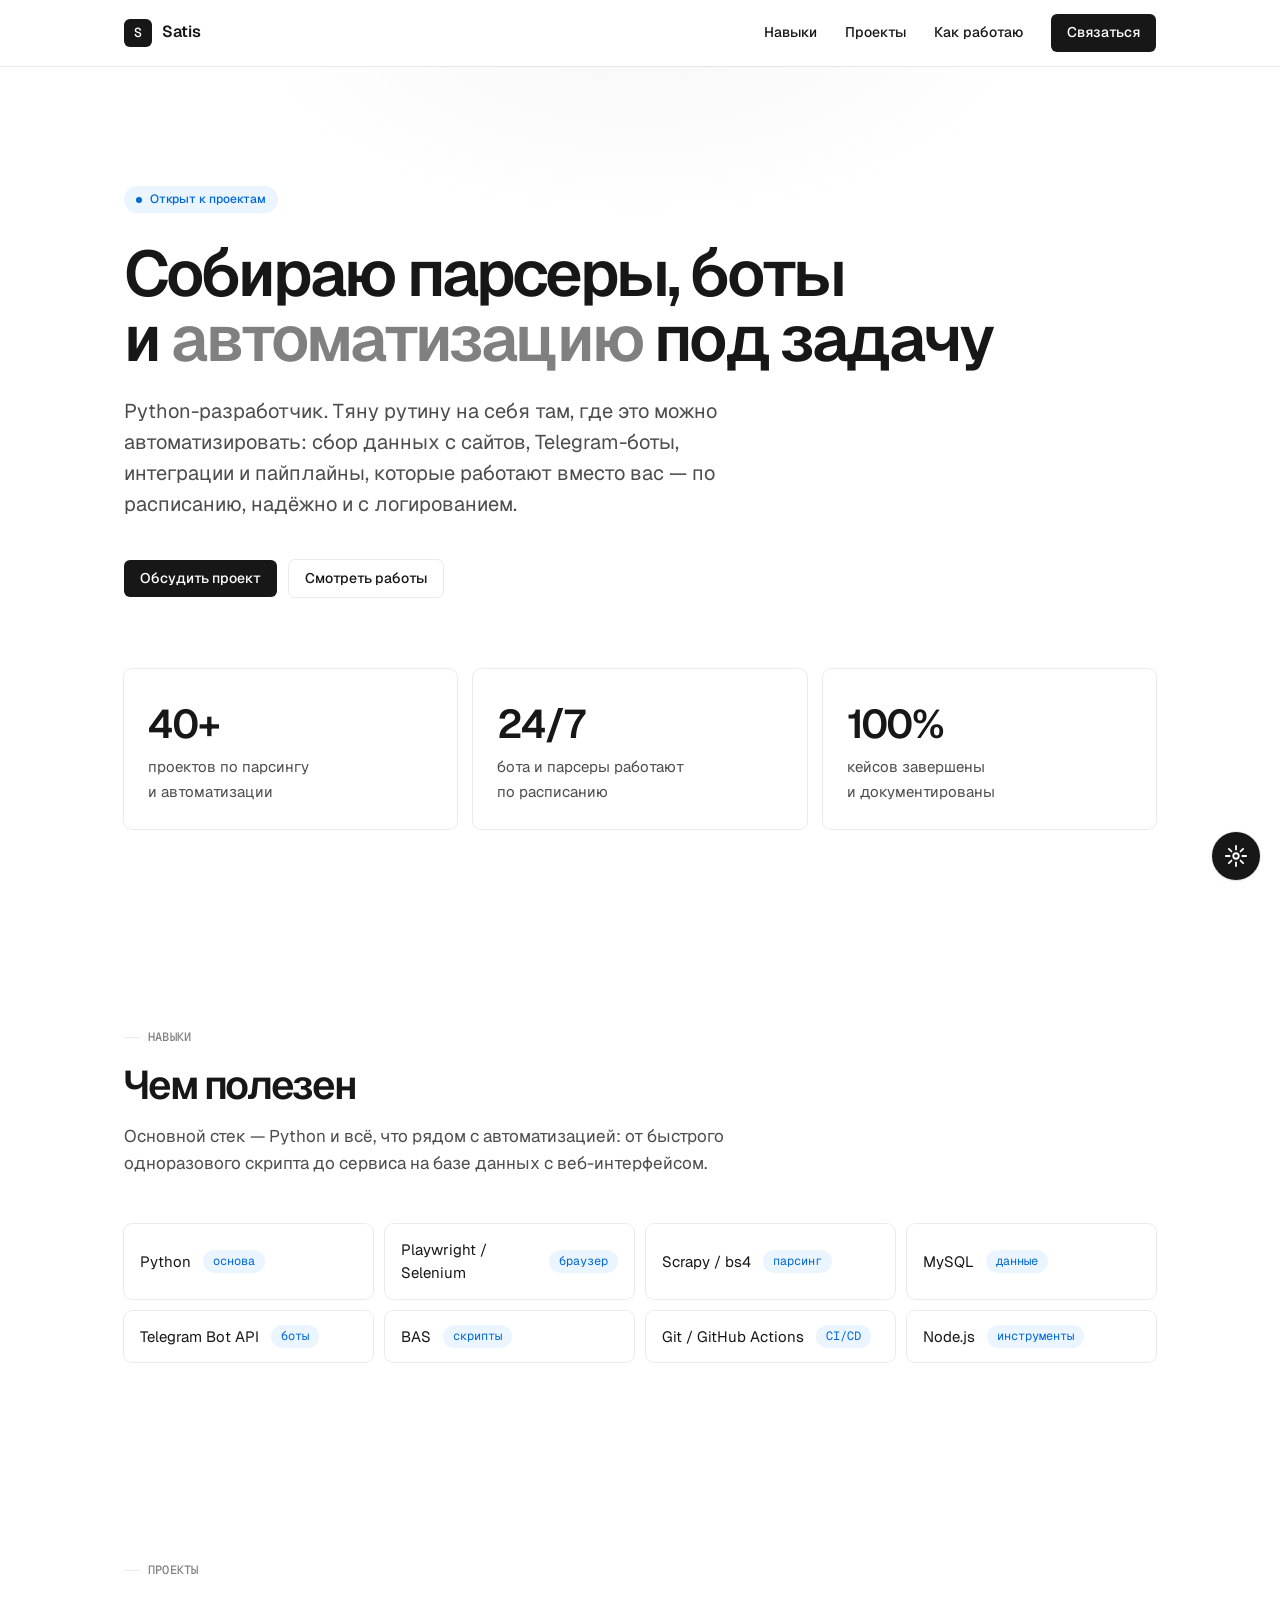
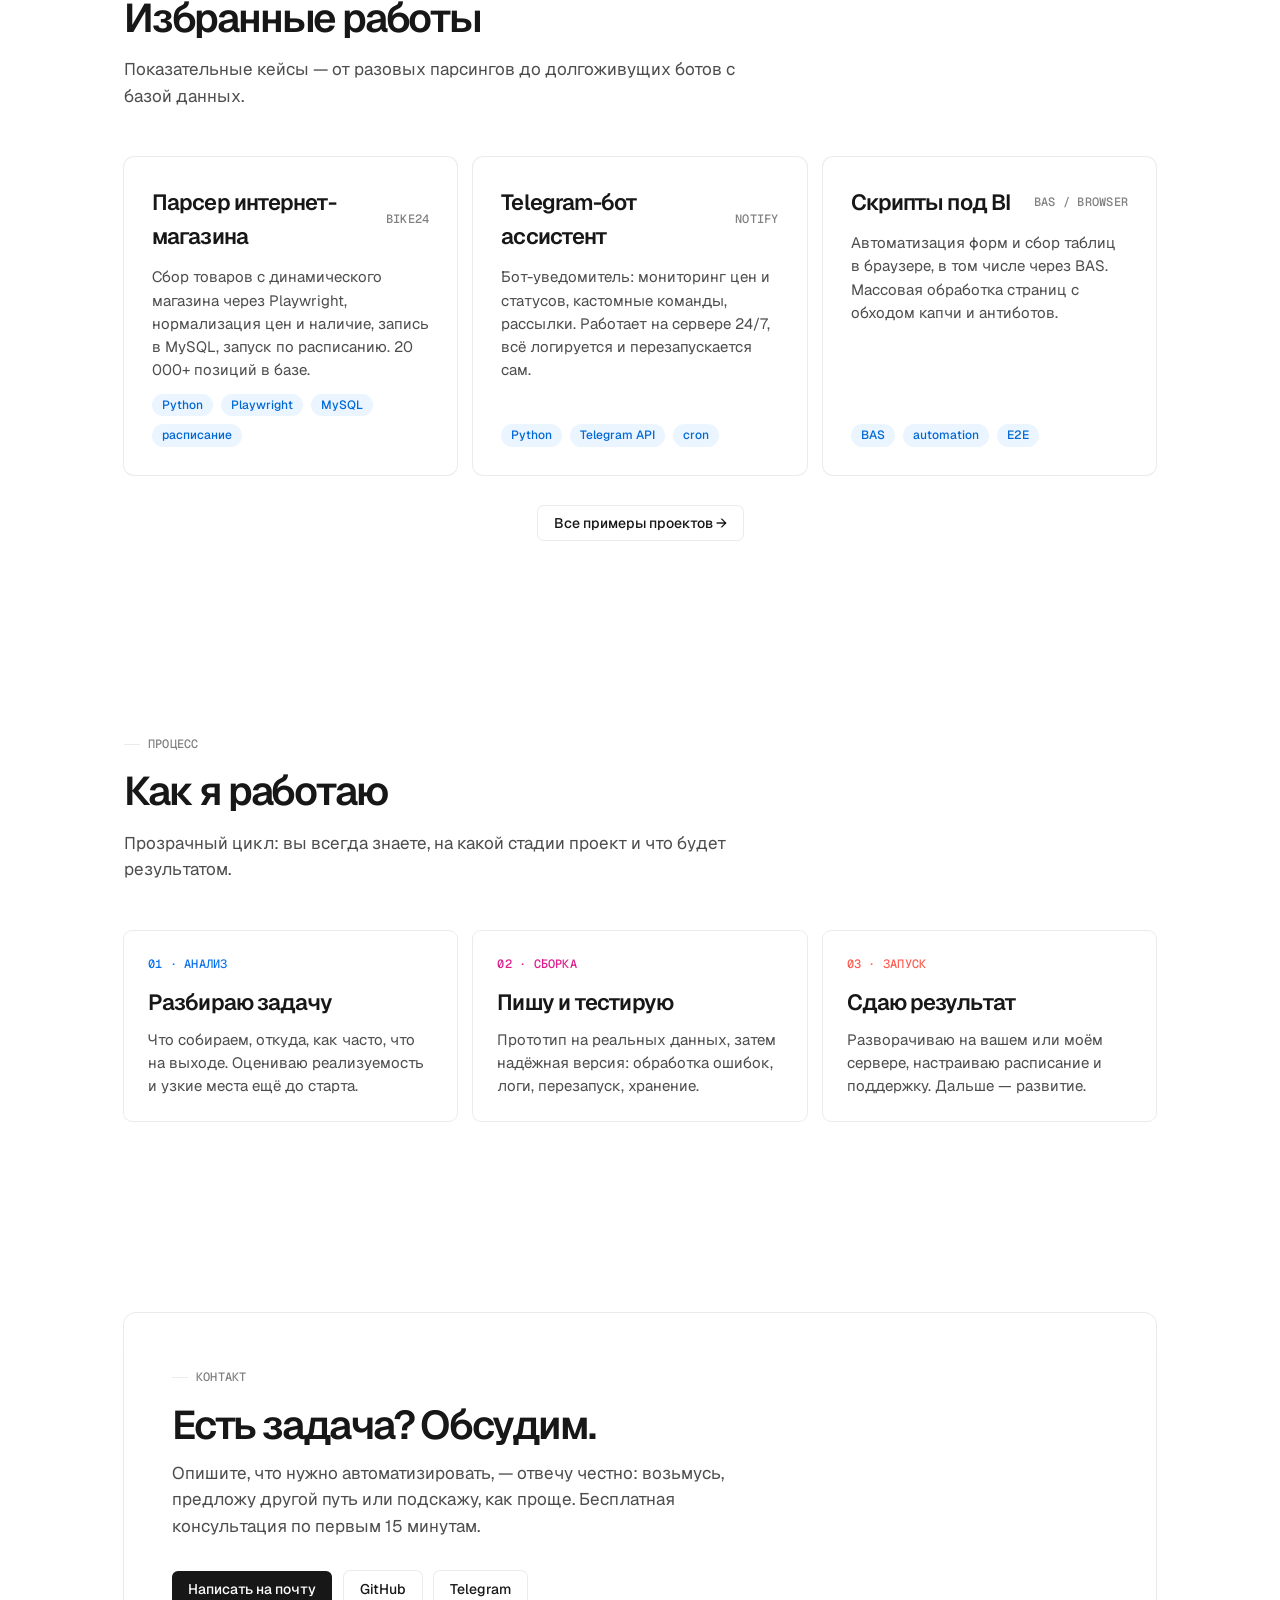
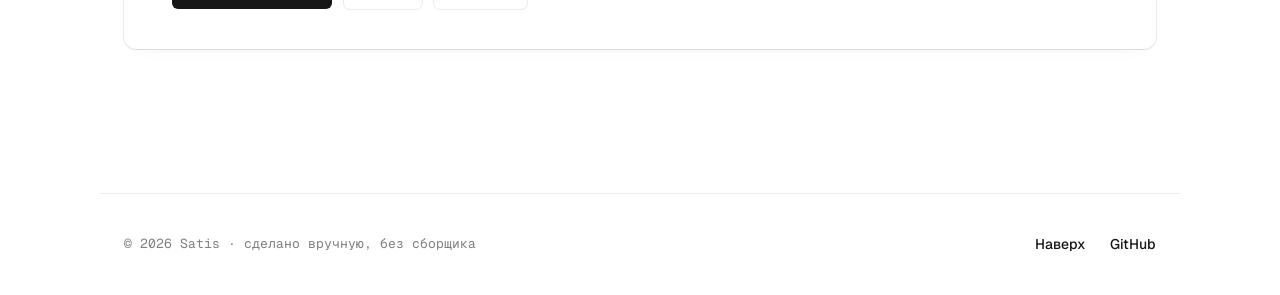
==== commit 873a8e63: "Add projects examples page with category filters" ====
--- a/index.html
+++ b/index.html
@@ -21,7 +21,7 @@
     <a class="logo" href="#top"><span class="logo-mark">S</span> Satis</a>
     <div class="nav-links">
       <a href="#skills">Навыки</a>
-      <a href="#projects">Проекты</a>
+      <a href="projects.html">Проекты</a>
       <a href="#process">Как работаю</a>
       <a href="#contact" class="btn-dark">Связаться</a>
     </div>
@@ -89,6 +89,9 @@
         <p>Автоматизация форм и сбор таблиц в браузере, в том числе через BAS. Массовая обработка страниц с обходом капчи и антиботов.</p>
         <div class="proj-tags"><span>BAS</span><span>automation</span><span>E2E</span></div>
       </div>
+    </div>
+    <div style="margin-top: 36px; text-align: center;">
+      <a href="projects.html" class="btn-ghost">Все примеры проектов →</a>
     </div>
   </section>
 
